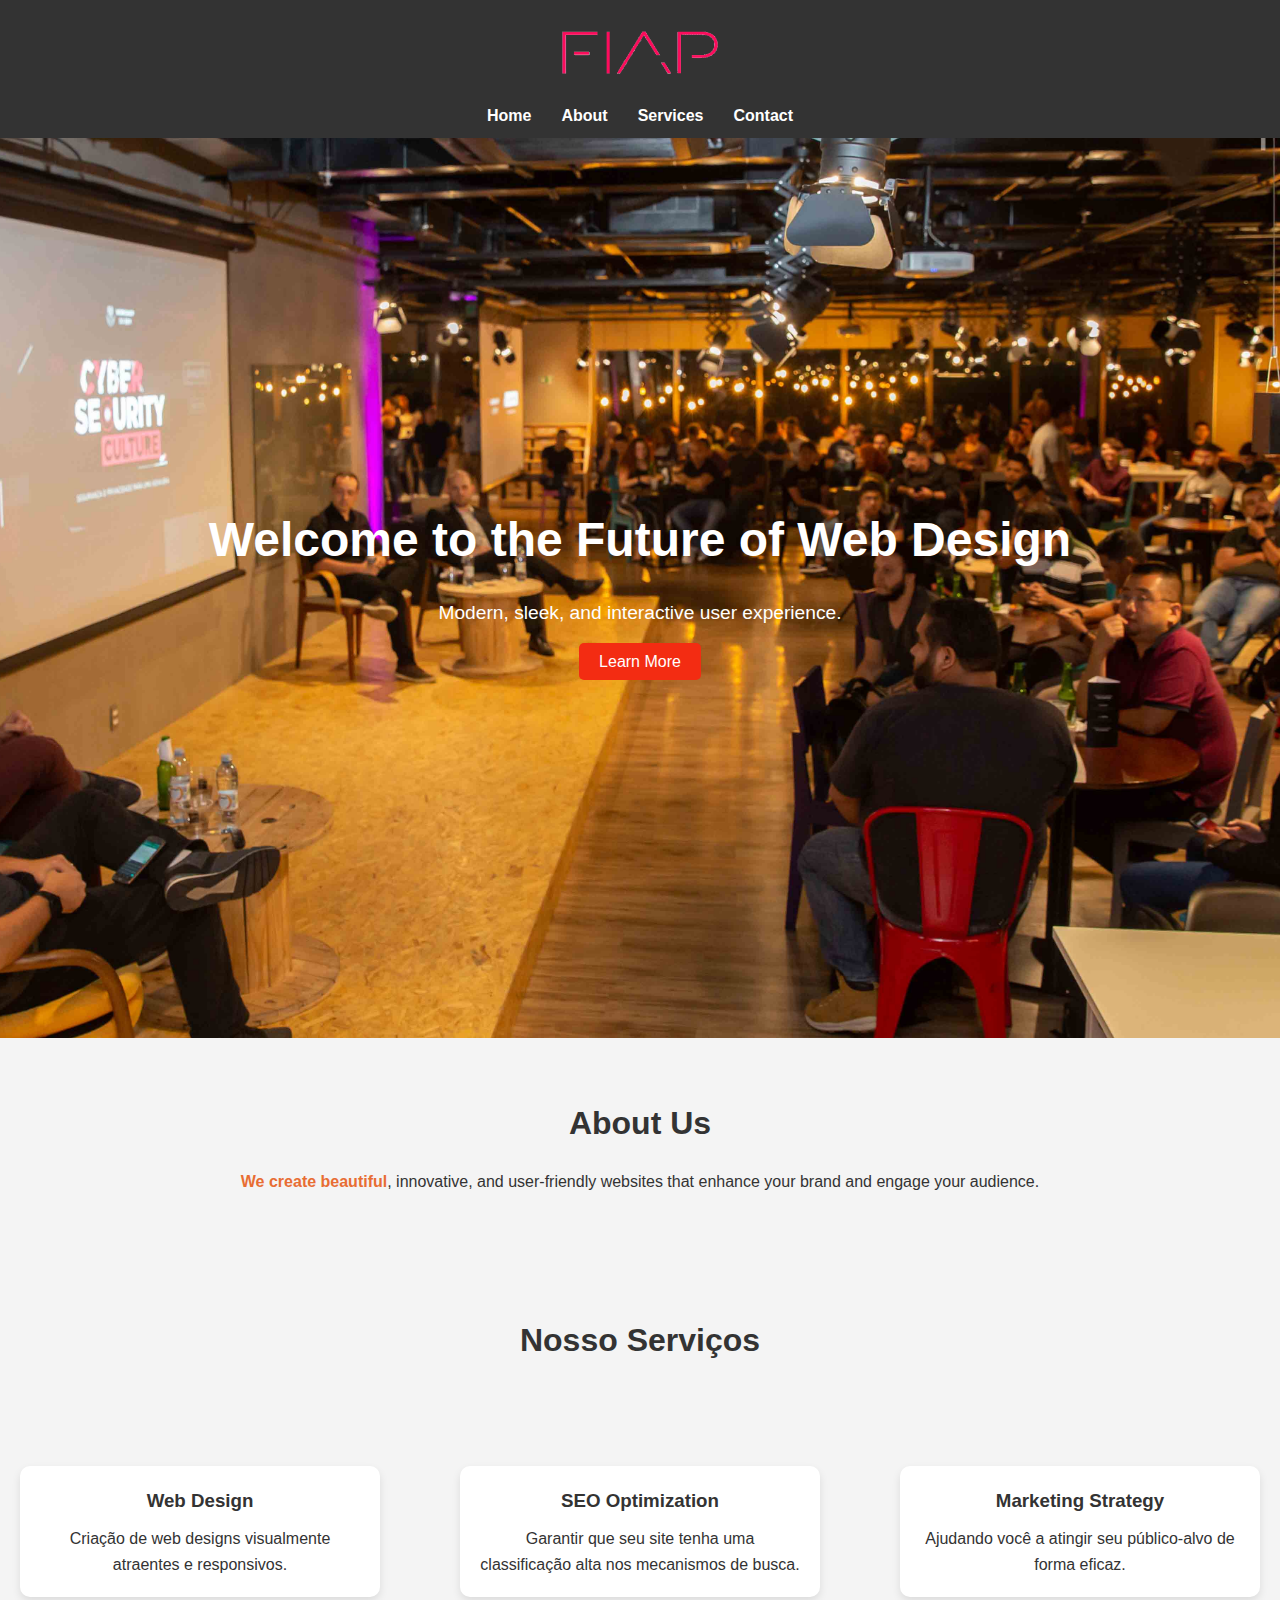
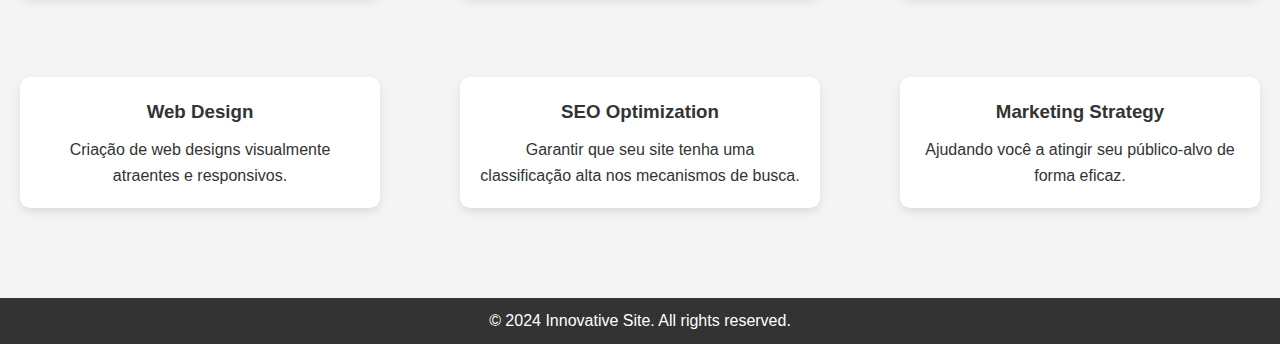
==== manutenção - 160924/index.html @ ed3c7a97 "aula 160924" ====
<!DOCTYPE html>
<html lang="en">

<head>
    <meta charset="UTF-8">
    <meta name="viewport" content="width=device-width, initial-scale=1.0">
    <meta http-equiv="X-UA-Compatible" content="IE=edge">
    <title>Site modificação</title>
    <link rel="stylesheet" href="style.css">
</head>

<body>
    <header>
        <nav>
            <div class="logo"> <img src="fiapo.png" alt="fiapo" class="fiap"></div>
            <ul class="nav-links">
                <li><a href="#home">Home</a></li>
                <li><a href="#about">About</a></li>
                <li><a href="#services">Services</a></li>
                <li><a href="#contact">Contact</a></li>
            </ul>
        </nav>
    </header>

    <section id="home" class="hero-section">
        <div class="hero-content">
            <h1>Welcome to the Future of Web Design</h1>
            <p>Modern, sleek, and interactive user experience.</p>
            <a href="#about" class="btn">Learn More</a>
        </div>
    </section>

    <section id="about" class="about-section">
        <h2>About Us</h2>
        <p><strong>We create beautiful</strong>, innovative, and user-friendly websites that enhance your brand and
            engage your audience.
        </p>
    </section>

    <section id="services" class="services-section">
        <h2>Nosso Serviços</h2>
        <div class="service-card">
            <h3>Web Design</h3>
            <p>Criação de web designs visualmente atraentes e responsivos.</p>
        </div>
        <div class="service-card">
            <h3>SEO Optimization</h3>
            <p>Garantir que seu site tenha uma classificação alta nos mecanismos de busca.</p>
        </div>
        <div class="service-card">
            <h3>Marketing Strategy</h3>
            <p>Ajudando você a atingir seu público-alvo de forma eficaz.</p>
        </div>
        <div class="service-card">
            <h3>Web Design</h3>
            <p>Criação de web designs visualmente atraentes e responsivos.</p>
        </div>
        <div class="service-card">
            <h3>SEO Optimization</h3>
            <p>Garantir que seu site tenha uma classificação alta nos mecanismos de busca.</p>
        </div>
        <div class="service-card">
            <h3>Marketing Strategy</h3>
            <p>Ajudando você a atingir seu público-alvo de forma eficaz.</p>
        </div>
    </section>


    <footer>
        <p>&copy; 2024 Innovative Site. All rights reserved.</p>
    </footer>
</body>

</html>
---- manutenção - 160924/style.css ----
* {
    margin: 0;
    padding: 0;
    box-sizing: border-box;
}

.fiap {
    width: 170px;
    height: auto;
}

body {
    font-family: 'Arial', sans-serif;
    line-height: 1.6;
    background: #f4f4f4;
    color: #333;
}

header {
    background: #333;
    color: white;
    padding: 10px 0;
    text-align: center;
}

.nav-links {
    list-style: none;
    display: flex;
    justify-content: center;
    margin: 0;
}

.nav-links li {
    margin: 0 15px;
}

.nav-links a {
    text-decoration: none;
    color: white;
    font-weight: bold;
}

.nav-links a:hover {
    color: #f32c12;
}

.hero-section {
    background: linear-gradient(to bottom, rgba(0, 0, 0, 0.5), rgba(0, 0, 0, 0.5)), url('https://source.unsplash.com/1600x900/?technology');
    height: 100vh;
    background-image: url(fiap1.jpg);
    background-size: 200vh;
    background-repeat: no-repeat;
    background-position: center;
    color: white;
    display: flex;
    align-items: center;
    justify-content: center;
    text-align: center;
}

.hero-content h1 {
    font-size: 3rem;
}

.hero-content p {
    font-size: 1.2rem;
    margin: 20px 0;
}

.btn {
    background: #f32c12;
    padding: 10px 20px;
    color: white;
    text-decoration: none;
    border-radius: 5px;
}

.btn:hover {
    background: #f32c12;
}

.about-section, .services-section {
    padding: 60px 20px;
    text-align: center;
}

.about-section h2, .services-section h2 {
    margin-bottom: 20px;
    font-size: 2rem;
}

.service-card {
    background: white;
    padding: 20px;
    border-radius: 10px;
    box-shadow: 0 4px 8px rgba(0, 0, 0, 0.1);
}

.service-card h3 {
    margin-bottom: 10px;
}

footer {
    background: #333;
    color: white;
    text-align: center;
    padding: 10px 0;
    margin-top: 30px;
}

strong {
    color: #e86d33;
}

.services-section {
    display: grid;
    grid-template-columns: repeat(3,1fr);
    justify-content: center;
    gap: 80px;
}

.services-section h2 {
    grid-column: span 3;
}
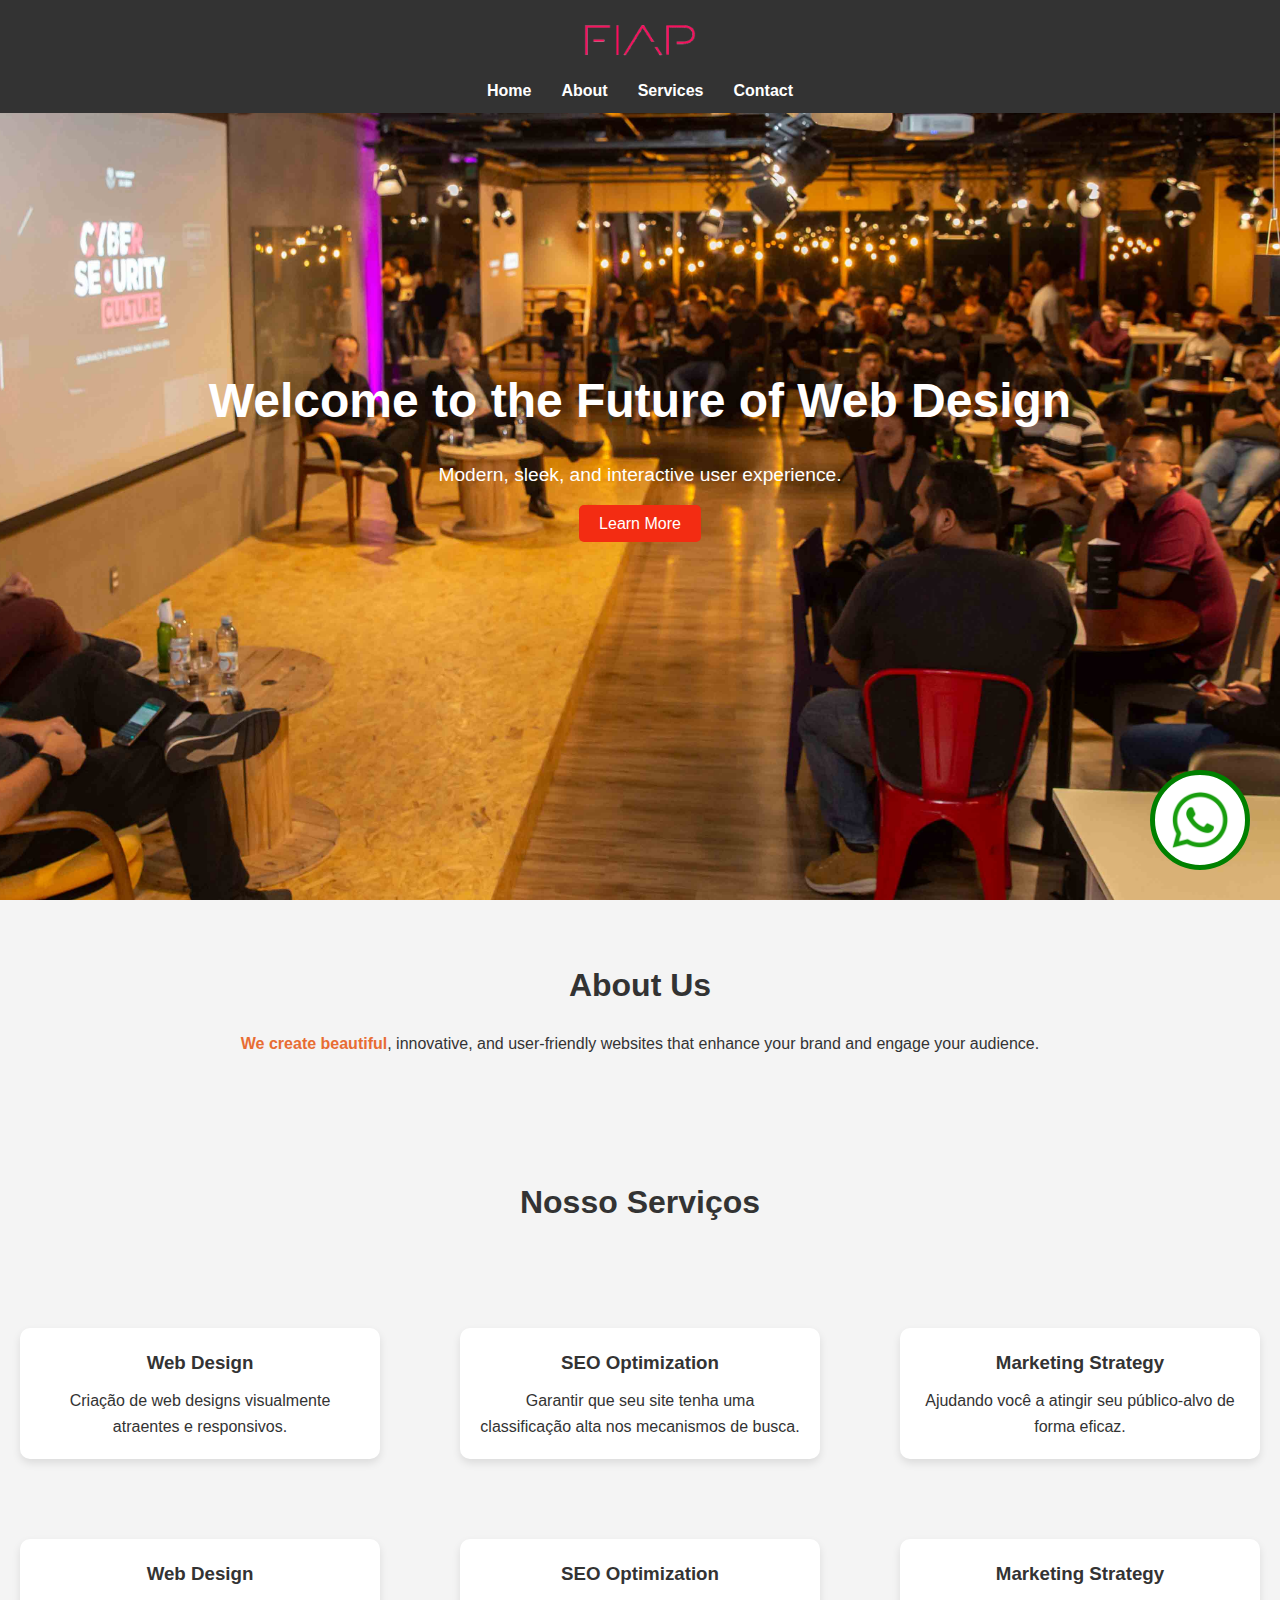
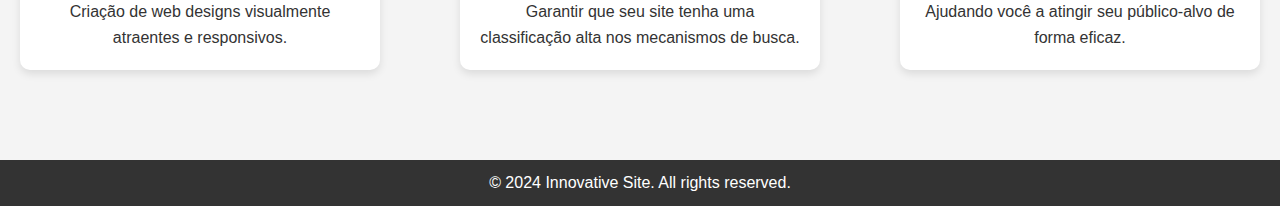
==== commit 69c0542a: "aula 160924" ====
--- a/manutenção - 160924/index.html
+++ b/manutenção - 160924/index.html
@@ -69,6 +69,10 @@
     <footer>
         <p>&copy; 2024 Innovative Site. All rights reserved.</p>
     </footer>
+
+    <div>
+        <img class="btnWhats" src="whatsapp.png">
+    </div>
 </body>
 
 </html>--- a/manutenção - 160924/style.css
+++ b/manutenção - 160924/style.css
@@ -5,7 +5,7 @@
 }
 
 .fiap {
-    width: 170px;
+    width: 120px;
     height: auto;
 }
 
@@ -21,6 +21,11 @@
     color: white;
     padding: 10px 0;
     text-align: center;
+    position: fixed;
+    top: 0;
+    right: 0;
+    left: 0;
+    transition: all 0.03 ease;
 }
 
 .nav-links {
@@ -122,3 +127,14 @@
 .services-section h2 {
     grid-column: span 3;
 }
+
+.btnWhats {
+    width: 100px;
+    height: auto;
+    position: fixed;
+    right: 30px;
+    bottom: 30px;
+    background: white;
+    border-radius: 50%;
+    border: 5px solid green;
+}